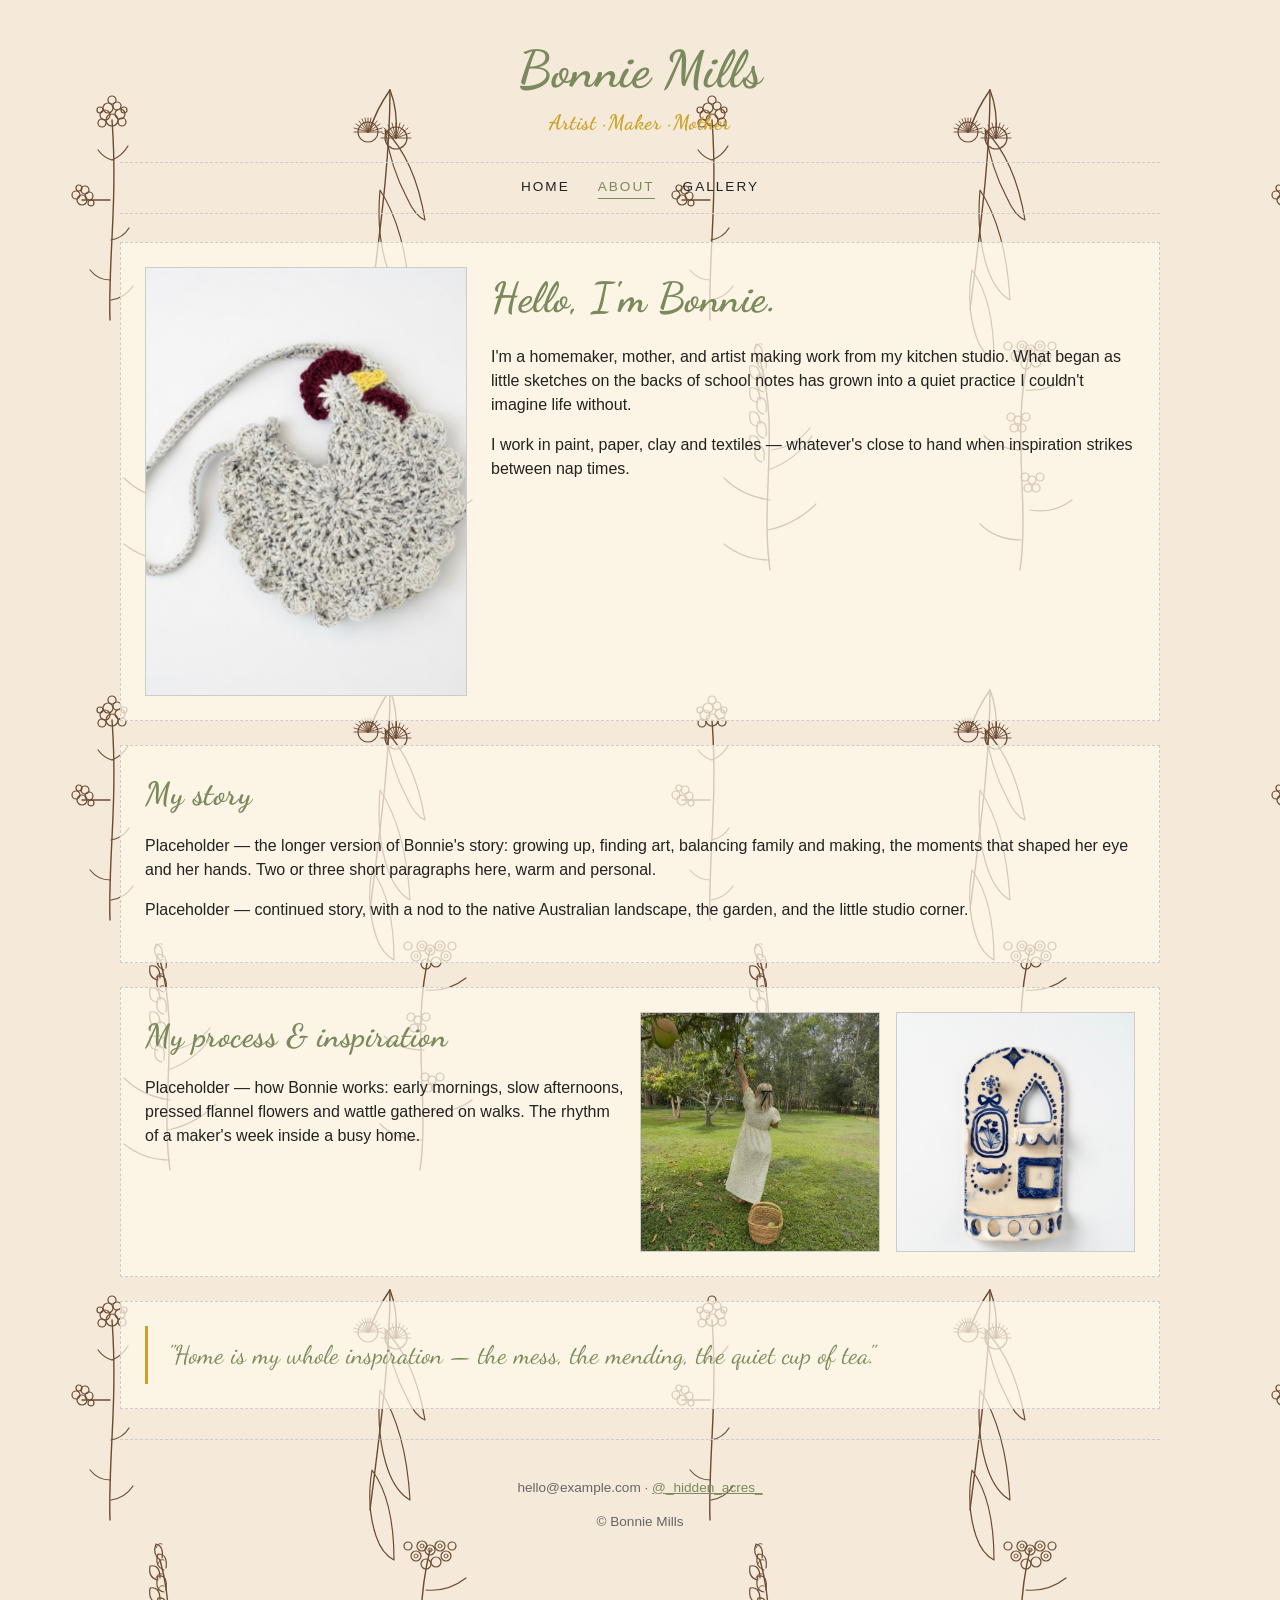
==== about.html @ f254d1e3 "Wire up uploaded photos into hero, featured, about and gallery" ====
<!doctype html>
<html lang="en">
<head>
  <meta charset="utf-8">
  <meta name="viewport" content="width=device-width, initial-scale=1">
  <title>About — Bonnie Mills</title>
  <link rel="preconnect" href="https://fonts.googleapis.com">
  <link rel="preconnect" href="https://fonts.gstatic.com" crossorigin>
  <link href="https://fonts.googleapis.com/css2?family=Dancing+Script:wght@500;700&family=Parisienne&display=swap" rel="stylesheet">
  <link rel="stylesheet" href="css/wireframe.css">
</head>
<body>
  <div class="page">
    <header class="site-header">
      <div class="site-title">Bonnie Mills</div>
      <div class="tagline">Artist · Maker · Mother</div>
    </header>
    <nav class="nav" aria-label="Primary">
      <a href="index.html">Home</a>
      <a href="about.html" aria-current="page">About</a>
      <a href="gallery.html">Gallery</a>
    </nav>

    <section class="about-intro">
      <div class="portrait-img"><img src="assets/IMG_0153.jpeg" alt="Portrait of Bonnie"></div>
      <div>
        <h1>Hello, I'm Bonnie.</h1>
        <p>I'm a homemaker, mother, and artist making work from my kitchen studio. What began as little sketches on the backs of school notes has grown into a quiet practice I couldn't imagine life without.</p>
        <p>I work in paint, paper, clay and textiles — whatever's close to hand when inspiration strikes between nap times.</p>
      </div>
    </section>

    <section>
      <h2>My story</h2>
      <p>Placeholder — the longer version of Bonnie's story: growing up, finding art, balancing family and making, the moments that shaped her eye and her hands. Two or three short paragraphs here, warm and personal.</p>
      <p>Placeholder — continued story, with a nod to the native Australian landscape, the garden, and the little studio corner.</p>
    </section>

    <section class="process">
      <div>
        <h2>My process &amp; inspiration</h2>
        <p>Placeholder — how Bonnie works: early mornings, slow afternoons, pressed flannel flowers and wattle gathered on walks. The rhythm of a maker's week inside a busy home.</p>
      </div>
      <div class="thumb"><img src="assets/RenderedImage.jpeg" alt="Studio"></div>
      <div class="thumb"><img src="assets/IMG_0150.jpeg" alt="Materials"></div>
    </section>

    <section>
      <blockquote>"Home is my whole inspiration — the mess, the mending, the quiet cup of tea."</blockquote>
    </section>

    <footer class="site-footer">
      <p>hello@example.com · <a href="https://www.instagram.com/_hidden_acres_" target="_blank" rel="noopener">@_hidden_acres_</a></p>
      <p>© Bonnie Mills</p>
    </footer>
  </div>
</body>
</html>
---- css/wireframe.css ----
/* Bonnie Mills — wireframe styles */
:root {
  --bg: #f5ead9;
  --ink: #222;
  --muted: #666;
  --line: #ccc;
  --soft: #f4f4f4;
  --accent: #7a8a5c;   /* dusty eucalyptus */
  --accent-2: #c9a227; /* wattle gold */
  --script: "Dancing Script", "Parisienne", cursive;
  --sans: -apple-system, BlinkMacSystemFont, "Segoe UI", Roboto, Helvetica, Arial, sans-serif;
}

* { box-sizing: border-box; }

html, body { margin: 0; padding: 0; }

body {
  font-family: var(--sans);
  color: var(--ink);
  background-color: var(--bg);
  background-image: url("../assets/bg-natives.svg");
  background-repeat: repeat;
  background-size: 600px 600px;
  background-attachment: scroll;
  line-height: 1.5;
}

.page {
  max-width: 1080px;
  margin: 0 auto;
  padding: 24px 20px 60px;
  background: transparent;
  min-height: 100vh;
}

/* Headings use cursive script */
h1, h2, h3, .site-title, .tagline {
  font-family: var(--script);
  font-weight: 700;
  color: var(--accent);
  letter-spacing: 0.5px;
  margin: 0 0 12px;
}

h1 { font-size: 2.6rem; }
h2 { font-size: 2rem; }
h3 { font-size: 1.4rem; }

a { color: var(--accent); }

/* Header / nav */
.site-header {
  text-align: center;
  padding: 20px 0 12px;
  border-bottom: 1px dashed var(--line);
}
.site-title { font-size: 3.2rem; line-height: 1; }
.tagline { font-size: 1.3rem; color: var(--accent-2); margin-top: 4px; }

.nav {
  display: flex;
  justify-content: center;
  gap: 28px;
  padding: 14px 0;
  border-bottom: 1px dashed var(--line);
  margin-bottom: 28px;
  font-family: var(--sans);
  text-transform: uppercase;
  letter-spacing: 2px;
  font-size: 0.85rem;
}
.nav a { text-decoration: none; color: var(--ink); }
.nav a:hover, .nav a[aria-current="page"] { color: var(--accent); border-bottom: 1px solid var(--accent); }

/* Wireframe blocks */
section {
  border: 1px dashed var(--line);
  padding: 24px;
  margin-bottom: 24px;
  background: rgba(255, 248, 235, 0.72);
}

.img-placeholder {
  background: var(--soft);
  border: 1px solid var(--line);
  color: var(--muted);
  display: flex;
  align-items: center;
  justify-content: center;
  font-family: var(--sans);
  font-size: 0.8rem;
  letter-spacing: 2px;
  text-transform: uppercase;
  min-height: 180px;
}
.img-placeholder.hero { min-height: 340px; }

.hero-img {
  width: 100%;
  aspect-ratio: 4 / 3;
  overflow: hidden;
  border: 1px solid var(--line);
  background: var(--soft);
}
.hero-img img {
  width: 100%;
  height: 100%;
  object-fit: cover;
  object-position: center 30%;
  display: block;
}
@media (min-width: 800px) {
  .hero-img { aspect-ratio: 16 / 10; }
}
.img-placeholder.portrait { min-height: 320px; }

/* Home layout */
.hero { display: grid; gap: 20px; }
.featured {
  display: grid;
  grid-template-columns: repeat(3, 1fr);
  gap: 16px;
}
.cta { text-align: center; }
.cta a {
  display: inline-block;
  padding: 10px 22px;
  border: 1px solid var(--accent);
  text-decoration: none;
  font-family: var(--sans);
  text-transform: uppercase;
  letter-spacing: 2px;
  font-size: 0.85rem;
}

/* About layout */
.about-intro {
  display: grid;
  grid-template-columns: 1fr 2fr;
  gap: 24px;
  align-items: start;
}
.process {
  display: grid;
  grid-template-columns: 2fr 1fr 1fr;
  gap: 16px;
  align-items: start;
}
blockquote {
  font-family: var(--script);
  font-size: 1.6rem;
  color: var(--accent);
  border-left: 3px solid var(--accent-2);
  margin: 0;
  padding: 10px 20px;
}

/* Gallery */
.gallery-note {
  font-style: italic;
  color: var(--muted);
  text-align: center;
}
.gallery-grid {
  display: grid;
  grid-template-columns: repeat(auto-fill, minmax(240px, 1fr));
  gap: 20px;
}
.card {
  border: 1px solid var(--line);
  background: #fff;
  padding: 12px;
  display: flex;
  flex-direction: column;
  gap: 6px;
}
.card .img-placeholder { min-height: 220px; margin-bottom: 8px; }
.card-img {
  aspect-ratio: 1 / 1;
  overflow: hidden;
  border: 1px solid var(--line);
  margin-bottom: 8px;
  background: var(--soft);
}
.card-img img { width: 100%; height: 100%; object-fit: cover; display: block; }

.thumb {
  display: block;
  aspect-ratio: 1 / 1;
  overflow: hidden;
  border: 1px solid var(--line);
  background: var(--soft);
}
.thumb img { width: 100%; height: 100%; object-fit: cover; display: block; }

.portrait-img {
  aspect-ratio: 3 / 4;
  overflow: hidden;
  border: 1px solid var(--line);
  background: var(--soft);
}
.portrait-img img { width: 100%; height: 100%; object-fit: cover; object-position: center 30%; display: block; }
.card .title { font-family: var(--script); font-size: 1.4rem; color: var(--accent); }
.card .meta { font-size: 0.85rem; color: var(--muted); }
.card .price {
  font-size: 1rem;
  font-weight: 600;
  color: var(--ink);
  margin-top: 4px;
}
.card .enquire {
  font-size: 0.8rem;
  text-transform: uppercase;
  letter-spacing: 1.5px;
  margin-top: 6px;
  text-decoration: none;
  color: var(--accent);
}

/* Footer */
.site-footer {
  text-align: center;
  padding: 24px 0 0;
  margin-top: 30px;
  border-top: 1px dashed var(--line);
  color: var(--muted);
  font-size: 0.85rem;
}

/* Responsive */
@media (max-width: 700px) {
  .featured, .about-intro, .process { grid-template-columns: 1fr; }
  .site-title { font-size: 2.4rem; }
  .nav { gap: 16px; flex-wrap: wrap; }
}
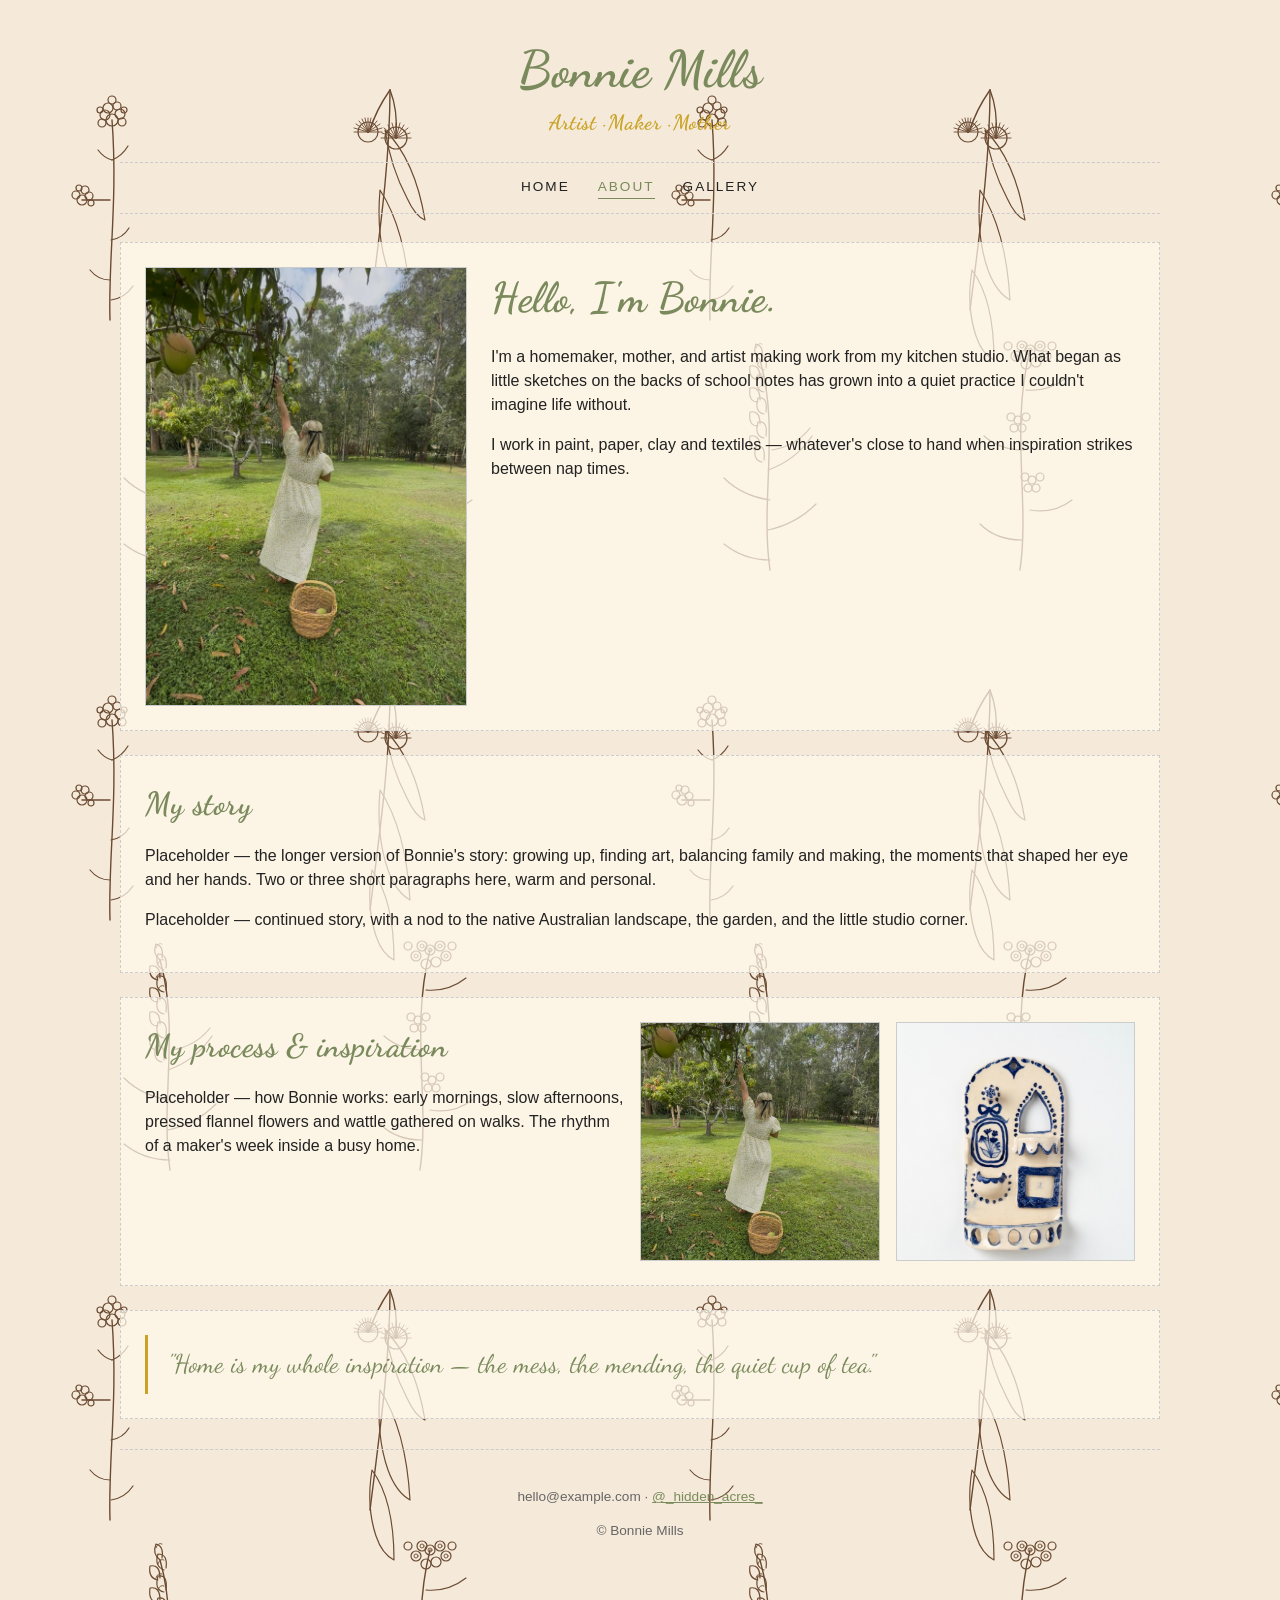
==== commit ce6b02ba: "Remove featured section, uncrop hero and portrait, swap portrait image" ====
--- a/about.html
+++ b/about.html
@@ -22,7 +22,7 @@
     </nav>
 
     <section class="about-intro">
-      <div class="portrait-img"><img src="assets/IMG_0153.jpeg" alt="Portrait of Bonnie"></div>
+      <div class="portrait-img"><img src="assets/RenderedImage.jpeg" alt="Bonnie picking fruit"></div>
       <div>
         <h1>Hello, I'm Bonnie.</h1>
         <p>I'm a homemaker, mother, and artist making work from my kitchen studio. What began as little sketches on the backs of school notes has grown into a quiet practice I couldn't imagine life without.</p>
--- a/css/wireframe.css
+++ b/css/wireframe.css
@@ -98,20 +98,13 @@
 
 .hero-img {
   width: 100%;
-  aspect-ratio: 4 / 3;
-  overflow: hidden;
   border: 1px solid var(--line);
   background: var(--soft);
 }
 .hero-img img {
   width: 100%;
-  height: 100%;
-  object-fit: cover;
-  object-position: center 30%;
+  height: auto;
   display: block;
-}
-@media (min-width: 800px) {
-  .hero-img { aspect-ratio: 16 / 10; }
 }
 .img-placeholder.portrait { min-height: 320px; }
 
@@ -195,12 +188,10 @@
 .thumb img { width: 100%; height: 100%; object-fit: cover; display: block; }
 
 .portrait-img {
-  aspect-ratio: 3 / 4;
-  overflow: hidden;
-  border: 1px solid var(--line);
-  background: var(--soft);
-}
-.portrait-img img { width: 100%; height: 100%; object-fit: cover; object-position: center 30%; display: block; }
+  border: 1px solid var(--line);
+  background: var(--soft);
+}
+.portrait-img img { width: 100%; height: auto; display: block; }
 .card .title { font-family: var(--script); font-size: 1.4rem; color: var(--accent); }
 .card .meta { font-size: 0.85rem; color: var(--muted); }
 .card .price {
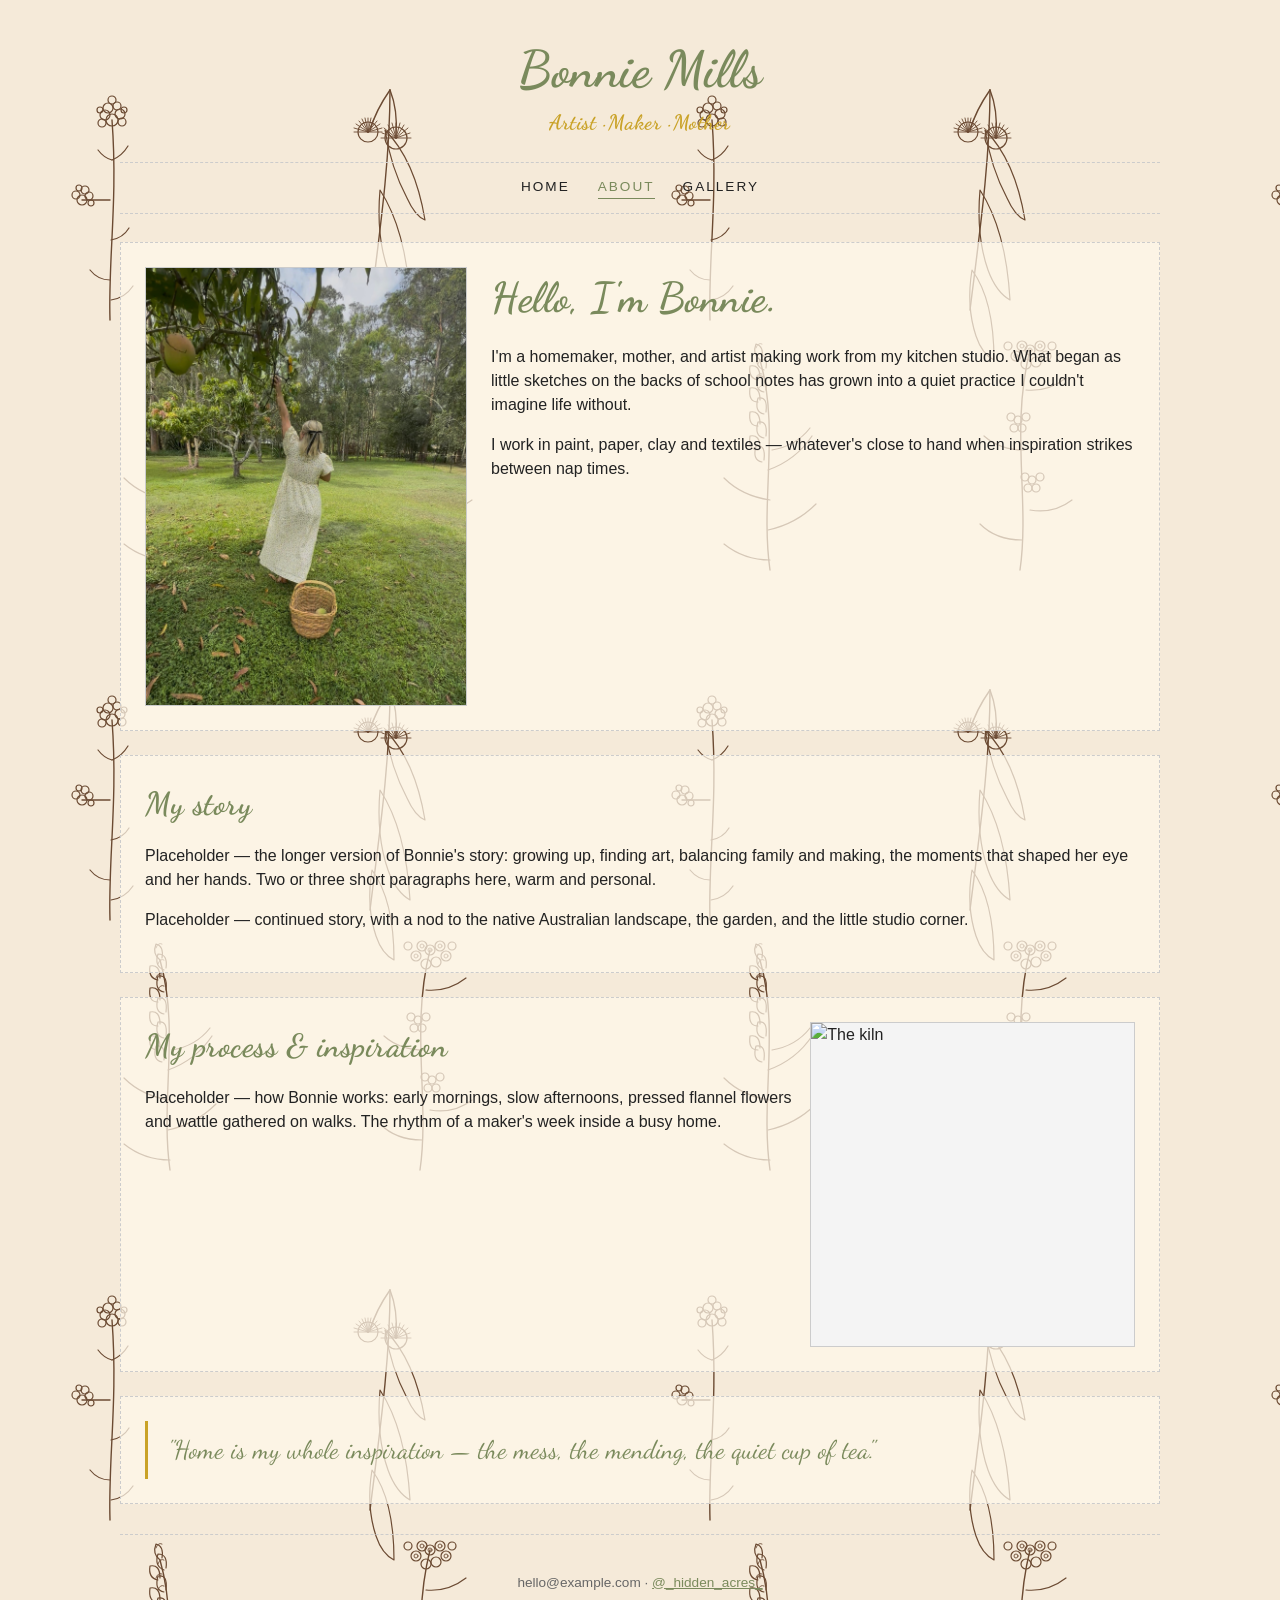
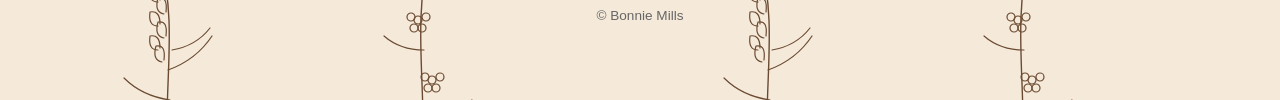
==== commit 0c04089f: "Process section: single kiln photo; hide gallery price/meta" ====
--- a/about.html
+++ b/about.html
@@ -22,7 +22,7 @@
     </nav>
 
     <section class="about-intro">
-      <div class="portrait-img"><img src="assets/RenderedImage.jpeg" alt="Bonnie picking fruit"></div>
+      <div class="portrait-img"><img src="assets/picking-fruit.jpeg" alt="Bonnie picking fruit"></div>
       <div>
         <h1>Hello, I'm Bonnie.</h1>
         <p>I'm a homemaker, mother, and artist making work from my kitchen studio. What began as little sketches on the backs of school notes has grown into a quiet practice I couldn't imagine life without.</p>
@@ -36,13 +36,12 @@
       <p>Placeholder — continued story, with a nod to the native Australian landscape, the garden, and the little studio corner.</p>
     </section>
 
-    <section class="process">
+    <section class="process process-single">
       <div>
         <h2>My process &amp; inspiration</h2>
         <p>Placeholder — how Bonnie works: early mornings, slow afternoons, pressed flannel flowers and wattle gathered on walks. The rhythm of a maker's week inside a busy home.</p>
       </div>
-      <div class="thumb"><img src="assets/RenderedImage.jpeg" alt="Studio"></div>
-      <div class="thumb"><img src="assets/IMG_0150.jpeg" alt="Materials"></div>
+      <div class="thumb"><img src="assets/kiln.jpeg" alt="The kiln"></div>
     </section>
 
     <section>
--- a/css/wireframe.css
+++ b/css/wireframe.css
@@ -140,6 +140,7 @@
   gap: 16px;
   align-items: start;
 }
+.process.process-single { grid-template-columns: 2fr 1fr; }
 blockquote {
   font-family: var(--script);
   font-size: 1.6rem;
@@ -193,7 +194,8 @@
 }
 .portrait-img img { width: 100%; height: auto; display: block; }
 .card .title { font-family: var(--script); font-size: 1.4rem; color: var(--accent); }
-.card .meta { font-size: 0.85rem; color: var(--muted); }
+.card .meta { font-size: 0.85rem; color: var(--muted); display: none; }
+.card .price { display: none !important; }
 .card .price {
   font-size: 1rem;
   font-weight: 600;
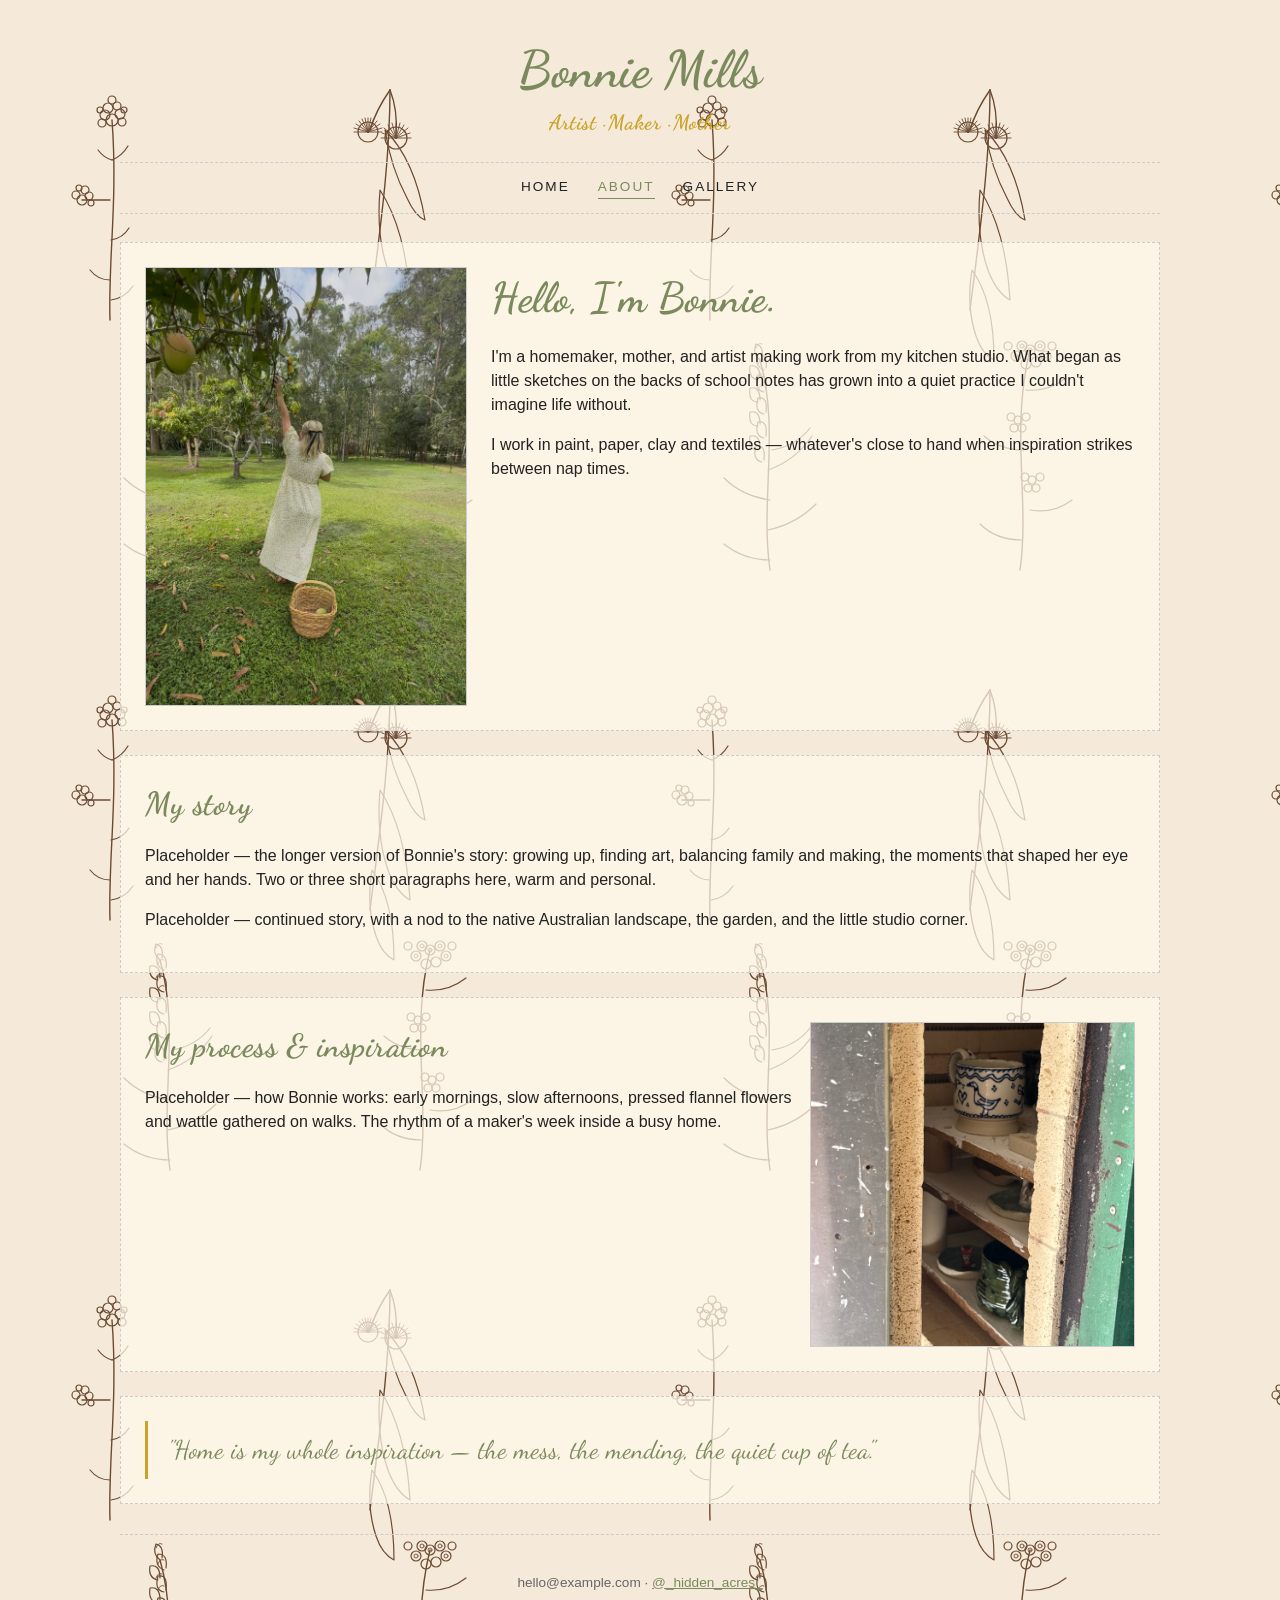
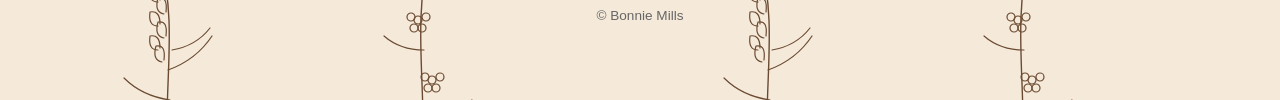
==== commit c375e363: "Point process section at uploaded kiln photo" ====
--- a/about.html
+++ b/about.html
@@ -41,7 +41,7 @@
         <h2>My process &amp; inspiration</h2>
         <p>Placeholder — how Bonnie works: early mornings, slow afternoons, pressed flannel flowers and wattle gathered on walks. The rhythm of a maker's week inside a busy home.</p>
       </div>
-      <div class="thumb"><img src="assets/kiln.jpeg" alt="The kiln"></div>
+      <div class="thumb"><img src="assets/IMG_2192.jpeg" alt="The kiln"></div>
     </section>
 
     <section>
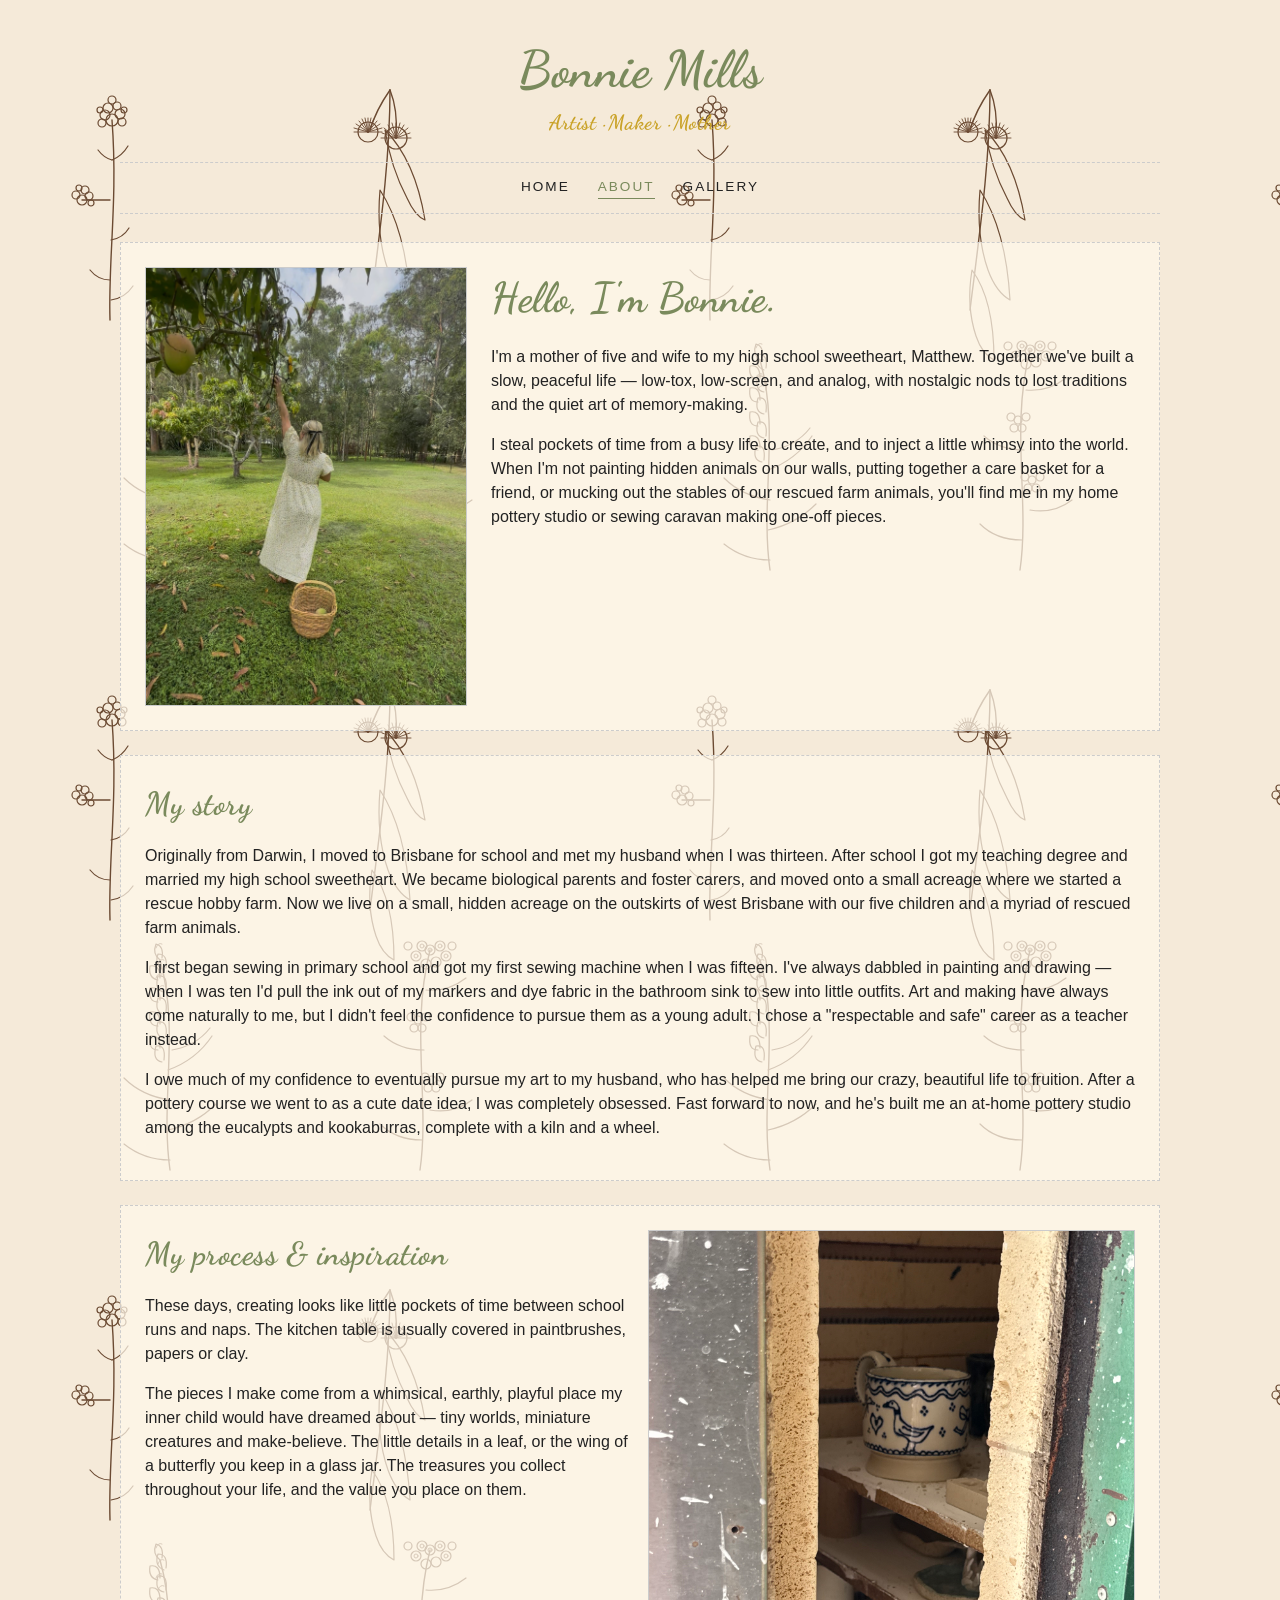
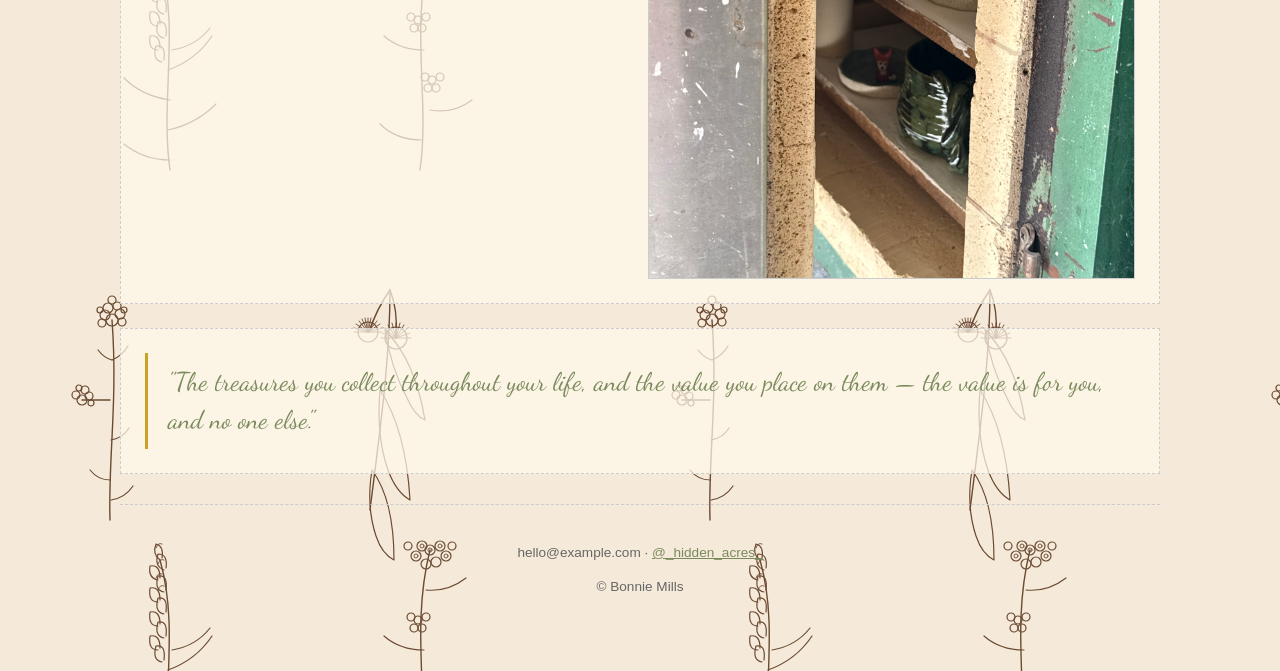
==== commit 4a7f5eb9: "Add Bonnie's copy to home and about pages" ====
--- a/about.html
+++ b/about.html
@@ -25,27 +25,29 @@
       <div class="portrait-img"><img src="assets/picking-fruit.jpeg" alt="Bonnie picking fruit"></div>
       <div>
         <h1>Hello, I'm Bonnie.</h1>
-        <p>I'm a homemaker, mother, and artist making work from my kitchen studio. What began as little sketches on the backs of school notes has grown into a quiet practice I couldn't imagine life without.</p>
-        <p>I work in paint, paper, clay and textiles — whatever's close to hand when inspiration strikes between nap times.</p>
+        <p>I'm a mother of five and wife to my high school sweetheart, Matthew. Together we've built a slow, peaceful life — low-tox, low-screen, and analog, with nostalgic nods to lost traditions and the quiet art of memory-making.</p>
+        <p>I steal pockets of time from a busy life to create, and to inject a little whimsy into the world. When I'm not painting hidden animals on our walls, putting together a care basket for a friend, or mucking out the stables of our rescued farm animals, you'll find me in my home pottery studio or sewing caravan making one-off pieces.</p>
       </div>
     </section>
 
     <section>
       <h2>My story</h2>
-      <p>Placeholder — the longer version of Bonnie's story: growing up, finding art, balancing family and making, the moments that shaped her eye and her hands. Two or three short paragraphs here, warm and personal.</p>
-      <p>Placeholder — continued story, with a nod to the native Australian landscape, the garden, and the little studio corner.</p>
+      <p>Originally from Darwin, I moved to Brisbane for school and met my husband when I was thirteen. After school I got my teaching degree and married my high school sweetheart. We became biological parents and foster carers, and moved onto a small acreage where we started a rescue hobby farm. Now we live on a small, hidden acreage on the outskirts of west Brisbane with our five children and a myriad of rescued farm animals.</p>
+      <p>I first began sewing in primary school and got my first sewing machine when I was fifteen. I've always dabbled in painting and drawing — when I was ten I'd pull the ink out of my markers and dye fabric in the bathroom sink to sew into little outfits. Art and making have always come naturally to me, but I didn't feel the confidence to pursue them as a young adult. I chose a "respectable and safe" career as a teacher instead.</p>
+      <p>I owe much of my confidence to eventually pursue my art to my husband, who has helped me bring our crazy, beautiful life to fruition. After a pottery course we went to as a cute date idea, I was completely obsessed. Fast forward to now, and he's built me an at-home pottery studio among the eucalypts and kookaburras, complete with a kiln and a wheel.</p>
     </section>
 
     <section class="process process-single">
       <div>
         <h2>My process &amp; inspiration</h2>
-        <p>Placeholder — how Bonnie works: early mornings, slow afternoons, pressed flannel flowers and wattle gathered on walks. The rhythm of a maker's week inside a busy home.</p>
+        <p>These days, creating looks like little pockets of time between school runs and naps. The kitchen table is usually covered in paintbrushes, papers or clay.</p>
+        <p>The pieces I make come from a whimsical, earthly, playful place my inner child would have dreamed about — tiny worlds, miniature creatures and make-believe. The little details in a leaf, or the wing of a butterfly you keep in a glass jar. The treasures you collect throughout your life, and the value you place on them.</p>
       </div>
       <div class="thumb"><img src="assets/IMG_2192.jpeg" alt="The kiln"></div>
     </section>
 
     <section>
-      <blockquote>"Home is my whole inspiration — the mess, the mending, the quiet cup of tea."</blockquote>
+      <blockquote>"The treasures you collect throughout your life, and the value you place on them — the value is for you, and no one else."</blockquote>
     </section>
 
     <footer class="site-footer">
--- a/css/wireframe.css
+++ b/css/wireframe.css
@@ -140,7 +140,9 @@
   gap: 16px;
   align-items: start;
 }
-.process.process-single { grid-template-columns: 2fr 1fr; }
+.process.process-single { grid-template-columns: 1fr 1fr; }
+.process.process-single .thumb { aspect-ratio: auto; }
+.process.process-single .thumb img { width: 100%; height: auto; }
 blockquote {
   font-family: var(--script);
   font-size: 1.6rem;
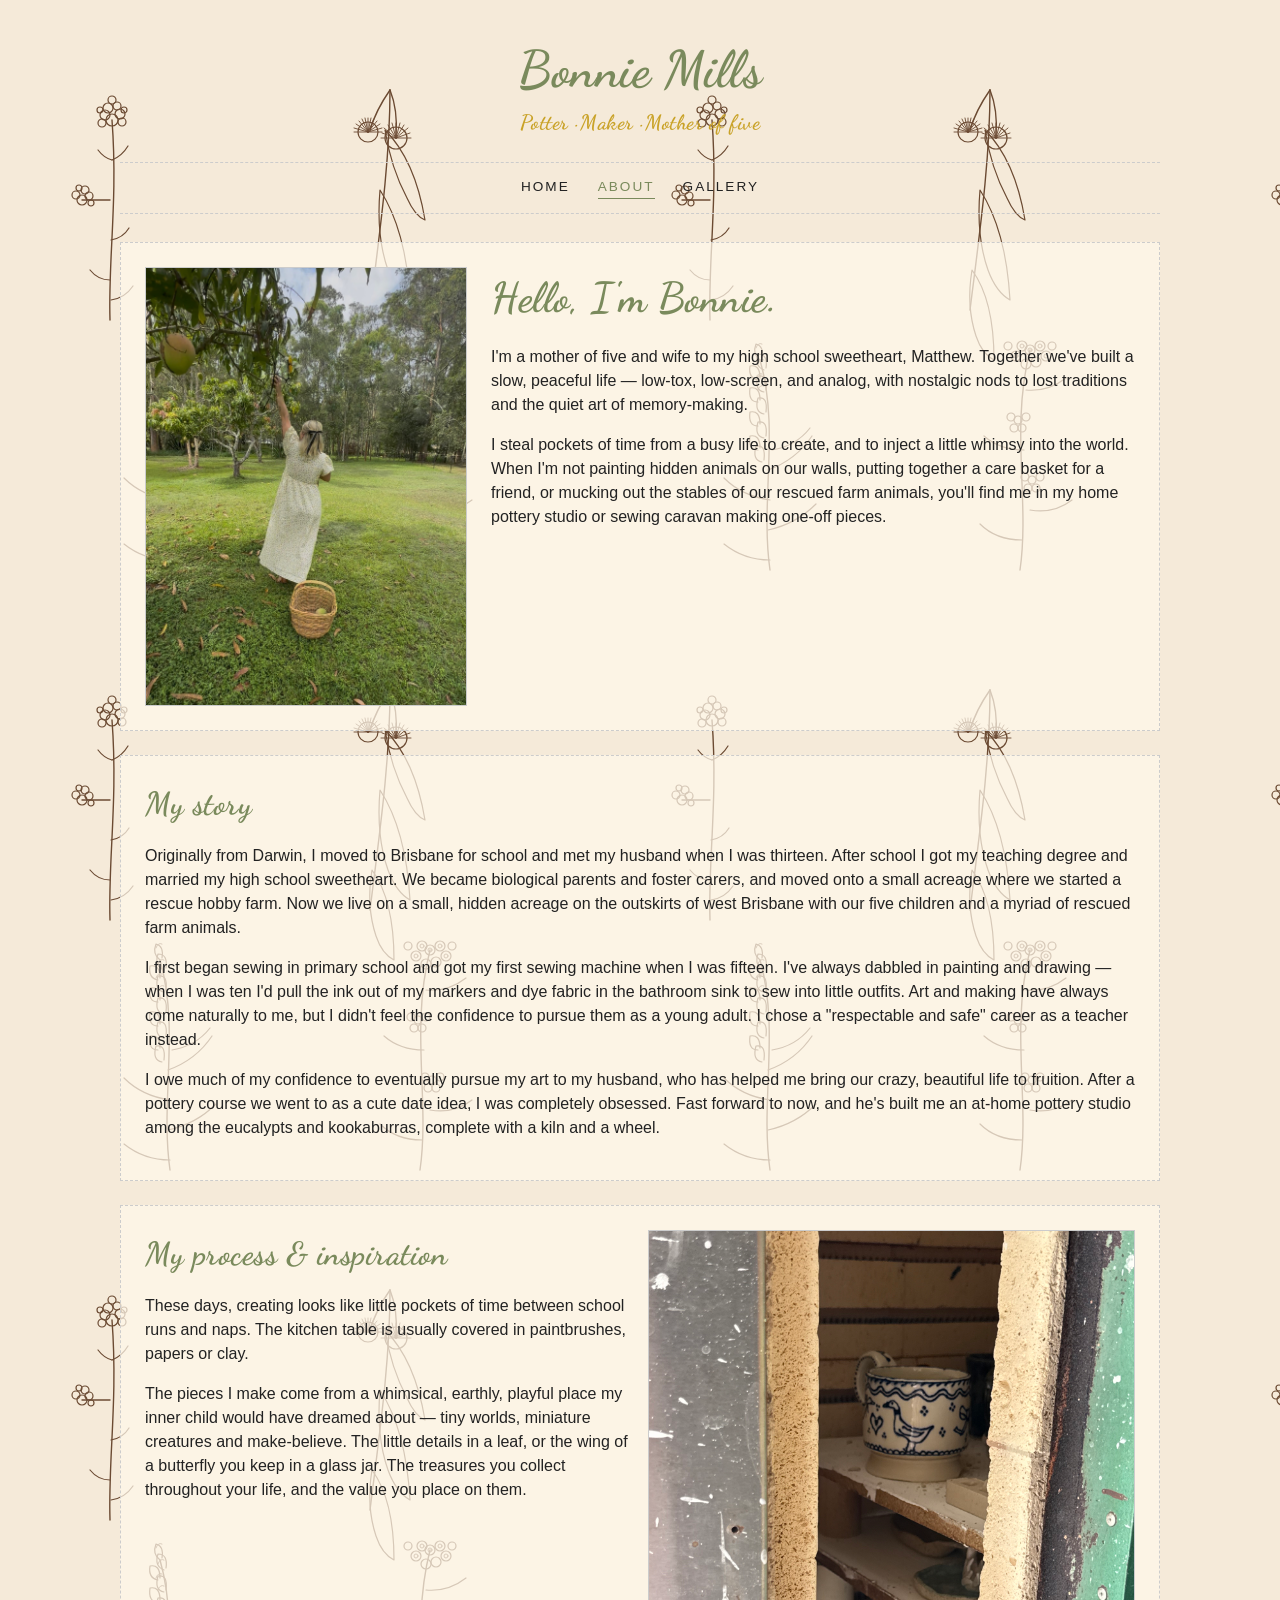
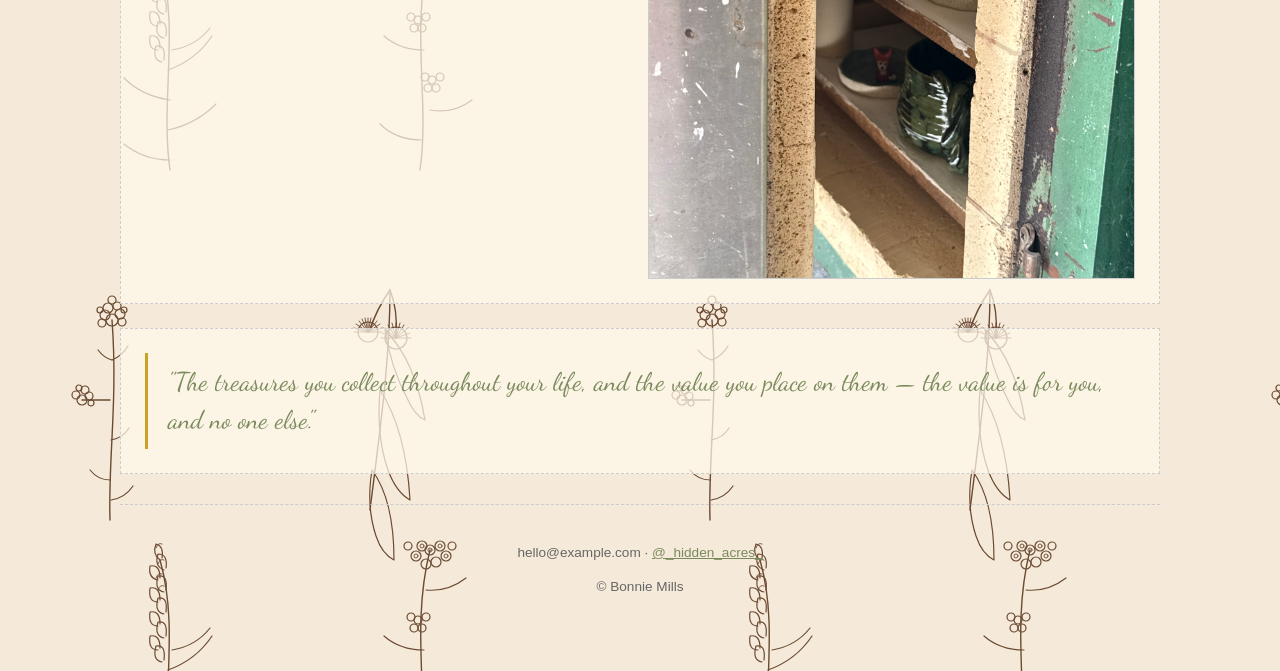
==== commit 780f37a1: "Flesh out gallery descriptions, tagline, and CTA copy" ====
--- a/about.html
+++ b/about.html
@@ -13,7 +13,7 @@
   <div class="page">
     <header class="site-header">
       <div class="site-title">Bonnie Mills</div>
-      <div class="tagline">Artist · Maker · Mother</div>
+      <div class="tagline">Potter · Maker · Mother of five</div>
     </header>
     <nav class="nav" aria-label="Primary">
       <a href="index.html">Home</a>
--- a/css/wireframe.css
+++ b/css/wireframe.css
@@ -196,7 +196,7 @@
 }
 .portrait-img img { width: 100%; height: auto; display: block; }
 .card .title { font-family: var(--script); font-size: 1.4rem; color: var(--accent); }
-.card .meta { font-size: 0.85rem; color: var(--muted); display: none; }
+.card .meta { font-size: 0.85rem; color: var(--muted); font-style: italic; }
 .card .price { display: none !important; }
 .card .price {
   font-size: 1rem;
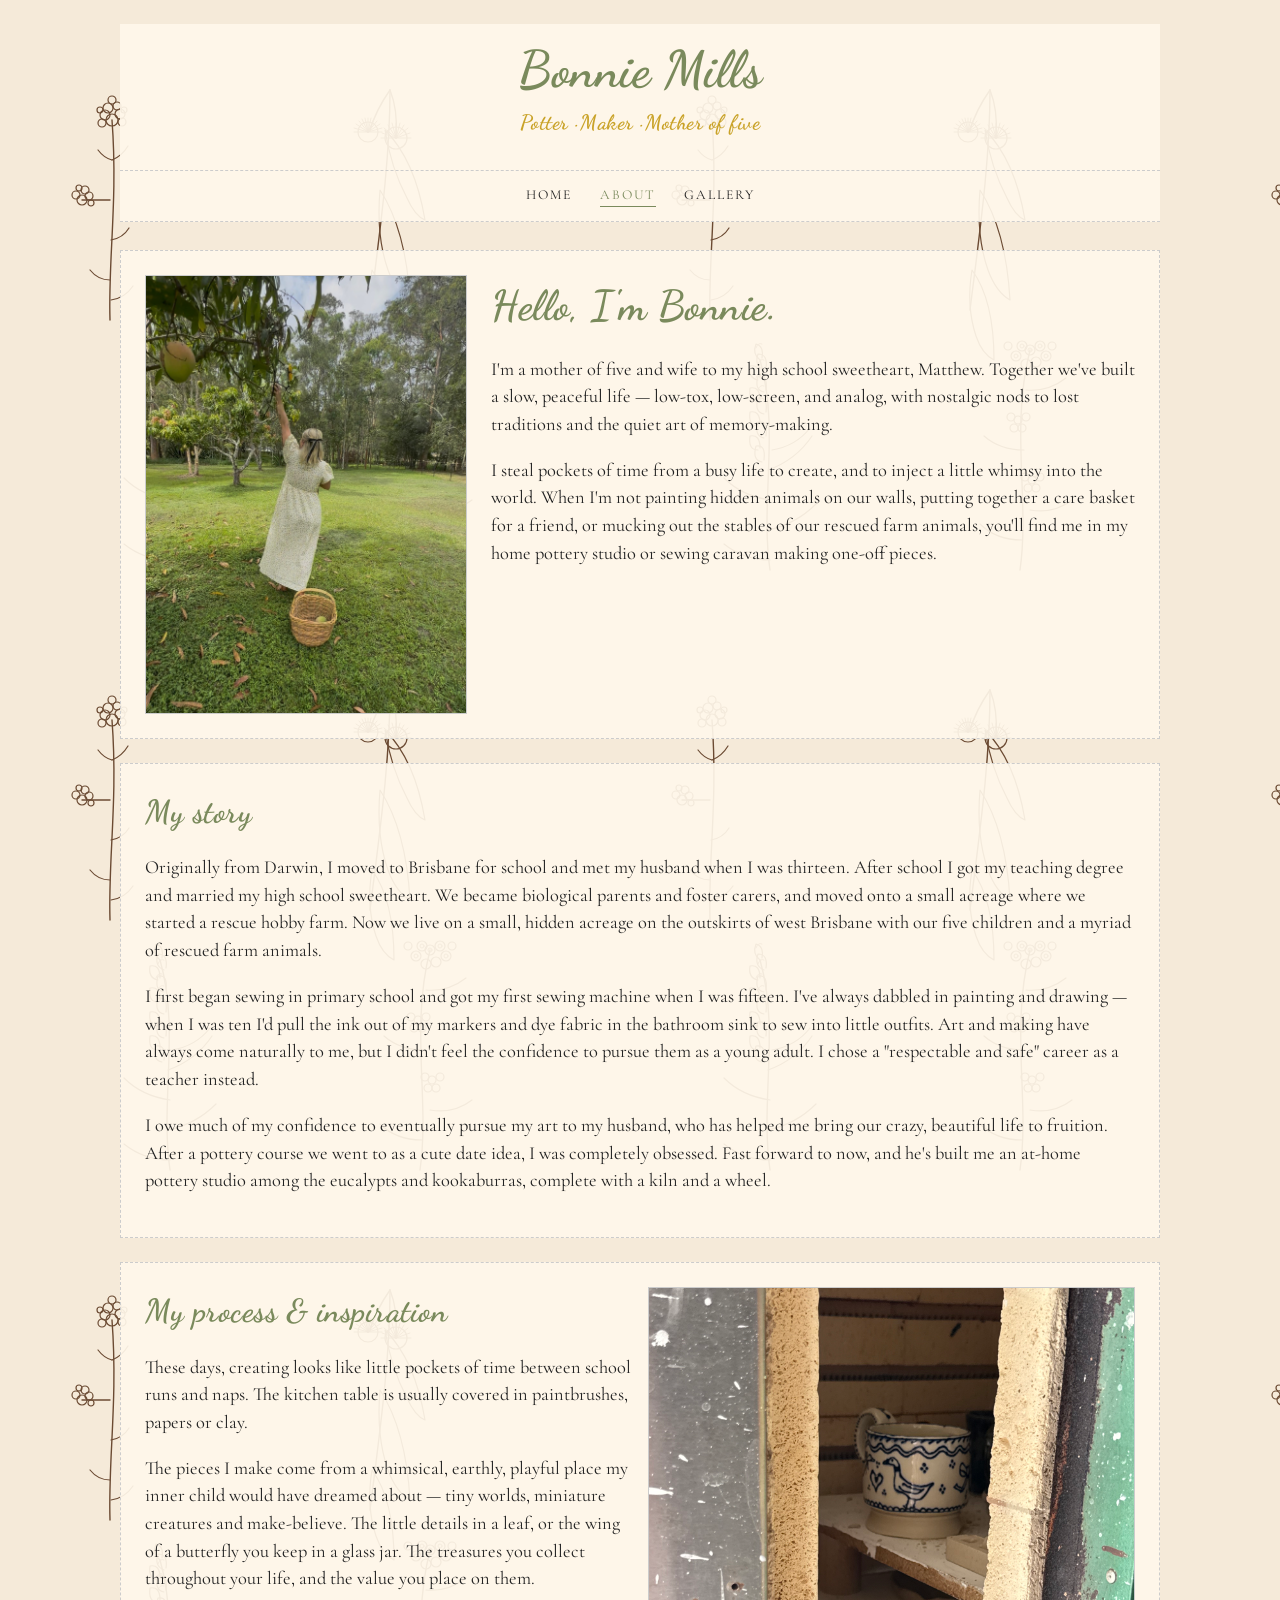
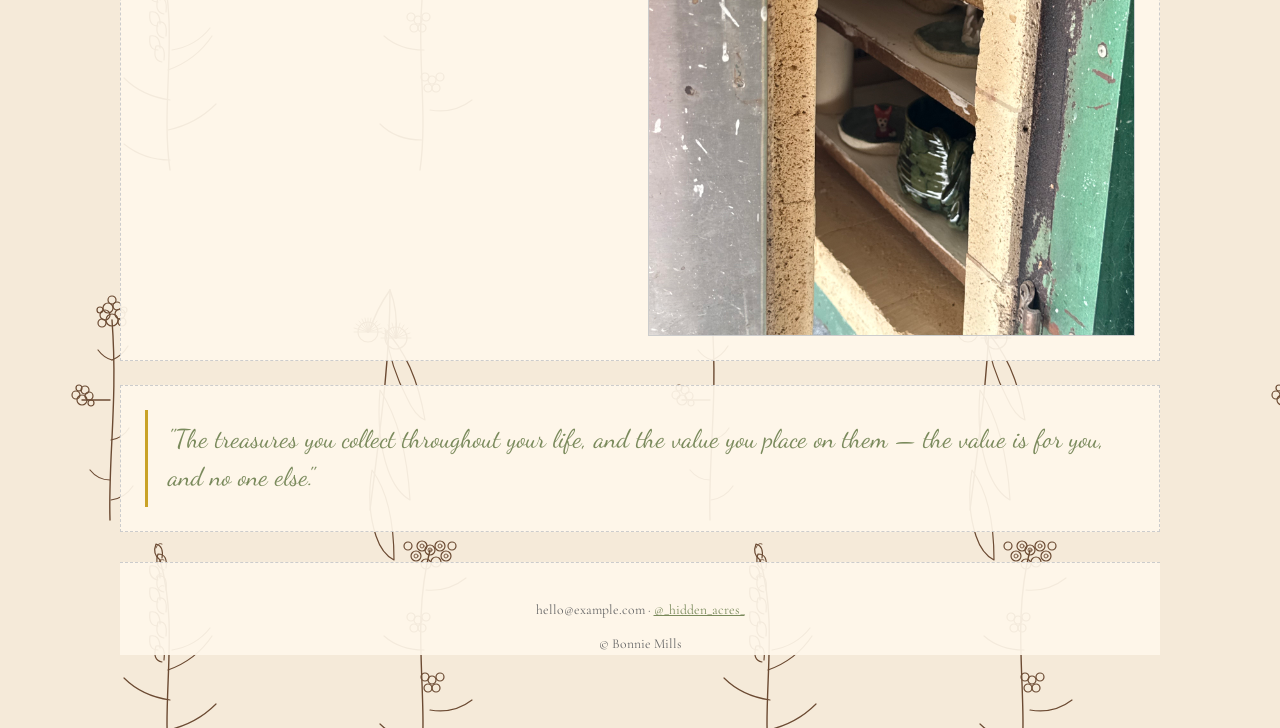
==== commit 71254913: "Use Cormorant Garamond for body text" ====
--- a/about.html
+++ b/about.html
@@ -6,7 +6,7 @@
   <title>About — Bonnie Mills</title>
   <link rel="preconnect" href="https://fonts.googleapis.com">
   <link rel="preconnect" href="https://fonts.gstatic.com" crossorigin>
-  <link href="https://fonts.googleapis.com/css2?family=Dancing+Script:wght@500;700&family=Parisienne&display=swap" rel="stylesheet">
+  <link href="https://fonts.googleapis.com/css2?family=Cormorant+Garamond:wght@400;500;600&family=Dancing+Script:wght@500;700&display=swap" rel="stylesheet">
   <link rel="stylesheet" href="css/wireframe.css">
 </head>
 <body>
--- a/css/wireframe.css
+++ b/css/wireframe.css
@@ -8,7 +8,7 @@
   --accent: #7a8a5c;   /* dusty eucalyptus */
   --accent-2: #c9a227; /* wattle gold */
   --script: "Dancing Script", "Parisienne", cursive;
-  --sans: -apple-system, BlinkMacSystemFont, "Segoe UI", Roboto, Helvetica, Arial, sans-serif;
+  --sans: "Cormorant Garamond", Georgia, "Times New Roman", serif;
 }
 
 * { box-sizing: border-box; }
@@ -17,6 +17,7 @@
 
 body {
   font-family: var(--sans);
+  font-size: 1.15rem;
   color: var(--ink);
   background-color: var(--bg);
   background-image: url("../assets/bg-natives.svg");
@@ -52,9 +53,12 @@
 /* Header / nav */
 .site-header {
   text-align: center;
-  padding: 20px 0 12px;
+  padding: 20px;
   border-bottom: 1px dashed var(--line);
-}
+  background: rgba(255, 248, 235, 0.92);
+}
+.nav { background: rgba(255, 248, 235, 0.92); }
+.site-footer { background: rgba(255, 248, 235, 0.92); padding: 24px; }
 .site-title { font-size: 3.2rem; line-height: 1; }
 .tagline { font-size: 1.3rem; color: var(--accent-2); margin-top: 4px; }
 
@@ -78,7 +82,7 @@
   border: 1px dashed var(--line);
   padding: 24px;
   margin-bottom: 24px;
-  background: rgba(255, 248, 235, 0.72);
+  background: rgba(255, 248, 235, 0.92);
 }
 
 .img-placeholder {
